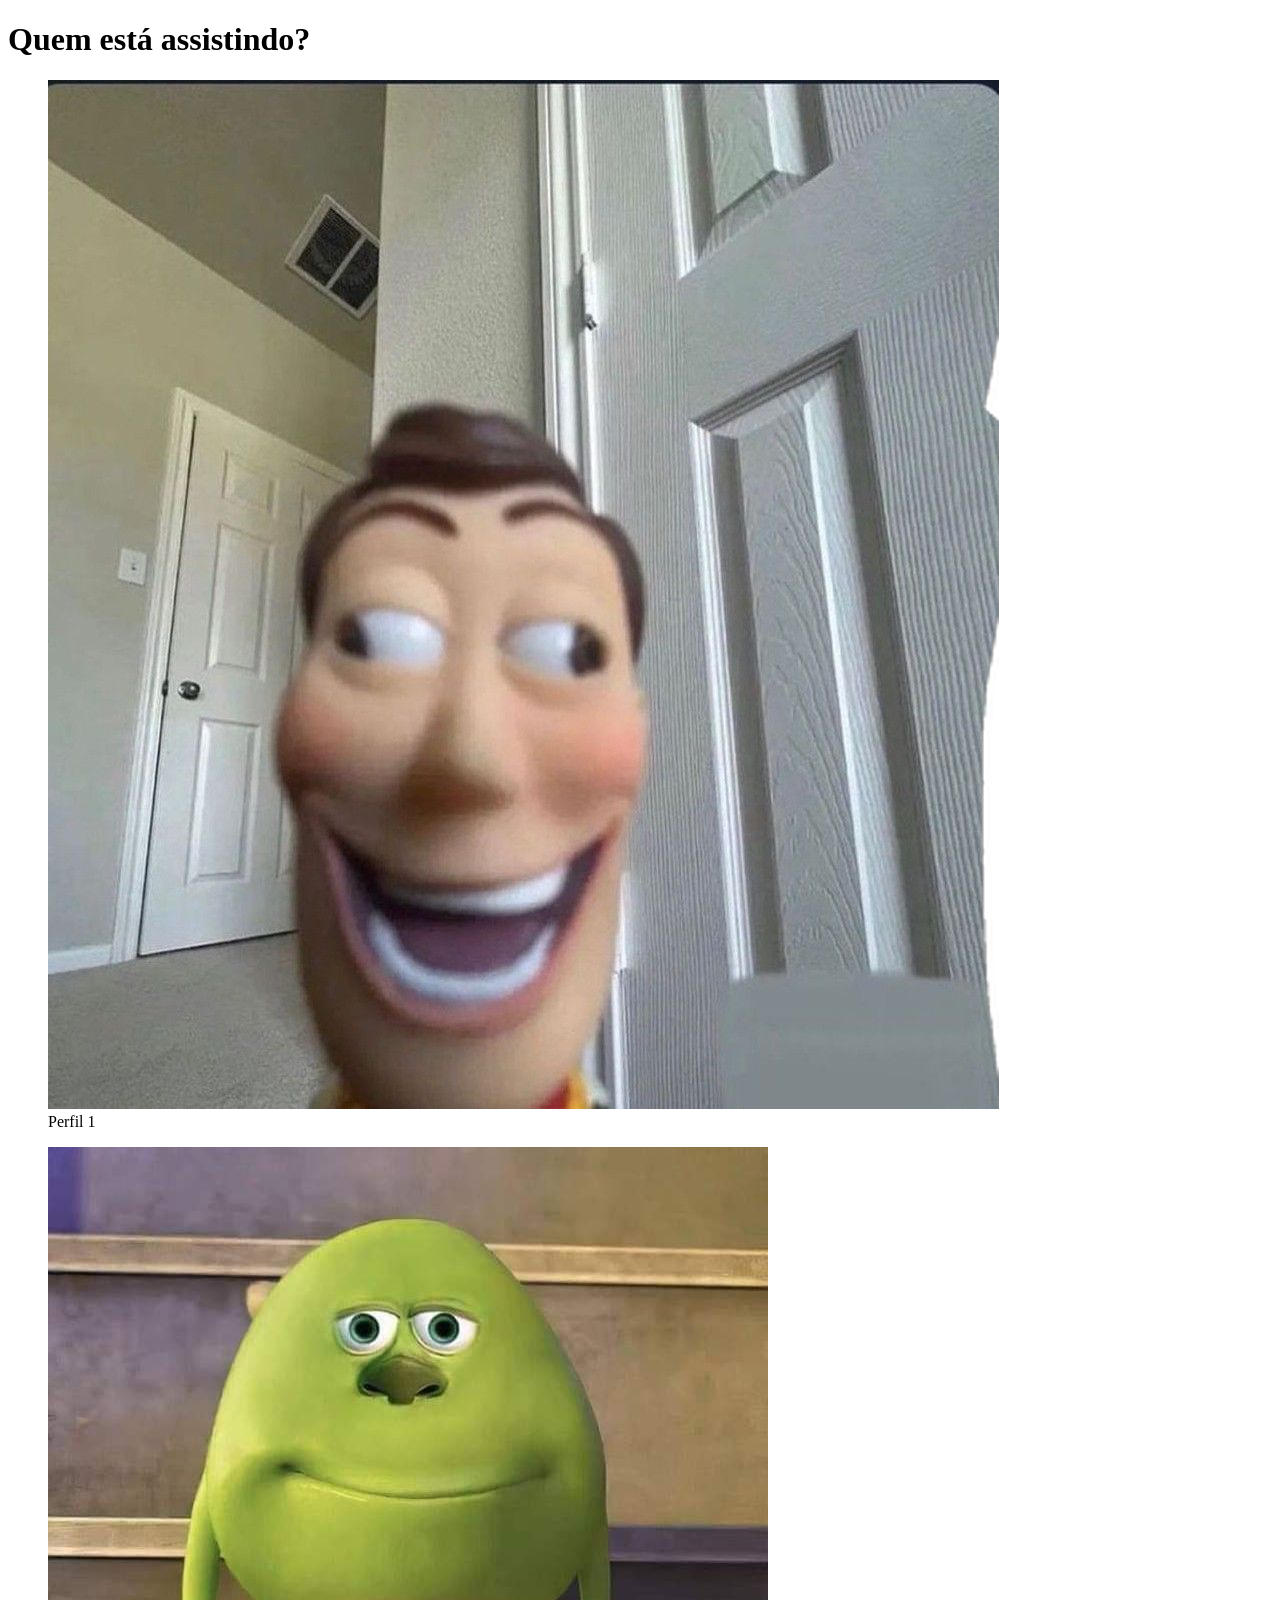
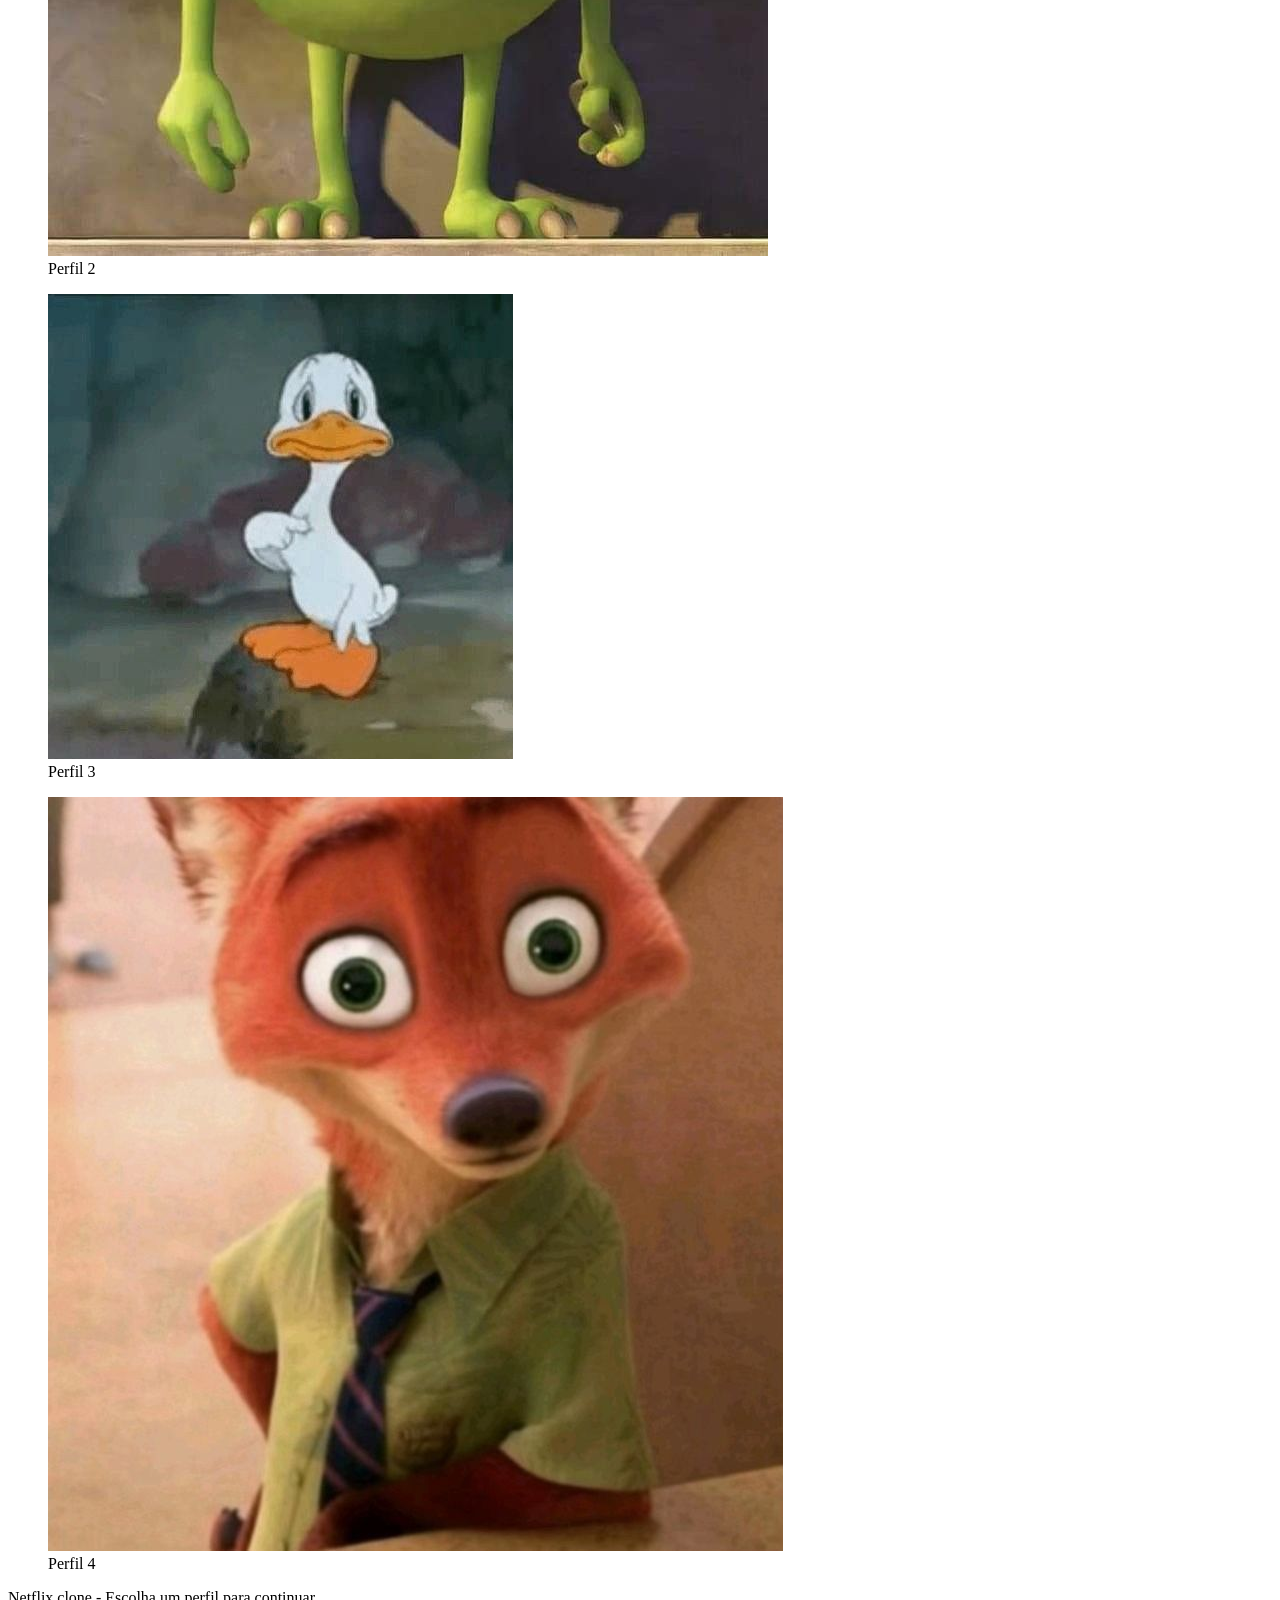
==== index.html @ 1a5d27af "Update 1" ====
<!DOCTYPE html>
<html lang="pt-br">
<head>
    <meta charset="UTF-8">
    <meta name="viewport" content="width=device-width, initial-scale=1.0">
    <title>Netflix</title>
</head>
<body>
    <main>
        <header>
            <h1>Quem está assistindo?</h1>
        </header>

        <section class="profiles" aria-label="Seleção de perfil">
            <article class="profile" role="button" tabindex="0" aria-label="Selecionar Perfil 1">
                <figure>
                    <img src="assets/perfil1.jpg" alt="Avatar do Perfil 1" />
                    <figcaption>Perfil 1</figcaption>
                </figure>
            </article>

            <article class="profile" role="button" tabindex="0" aria-label="Selecionar Perfil 2">
                <figure>
                    <img src="assets/perfil2.jpg" alt="Avatar do Perfil 2" />
                    <figcaption>Perfil 2</figcaption>
                </figure>
            </article>

            <article class="profile" role="button" tabindex="0" aria-label="Selecionar Perfil 3">
                <figure>
                    <img src="assets/perfil3.jpg" alt="Avatar do Perfil 3" />
                    <figcaption>Perfil 3</figcaption>
                </figure>
            </article>

            <article class="profile" role="button" tabindex="0" aria-label="Selecionar Perfil 4">
                <figure>
                    <img src="assets/perfil4.jpg" alt="Avatar do Perfil 4" />
                    <figcaption>Perfil 4</figcaption>
                </figure>
            </article>
        </section>

        <footer>
            <p>Netflix clone - Escolha um perfil para continuar.</p>
        </footer>
    </main>
</body>
</html>
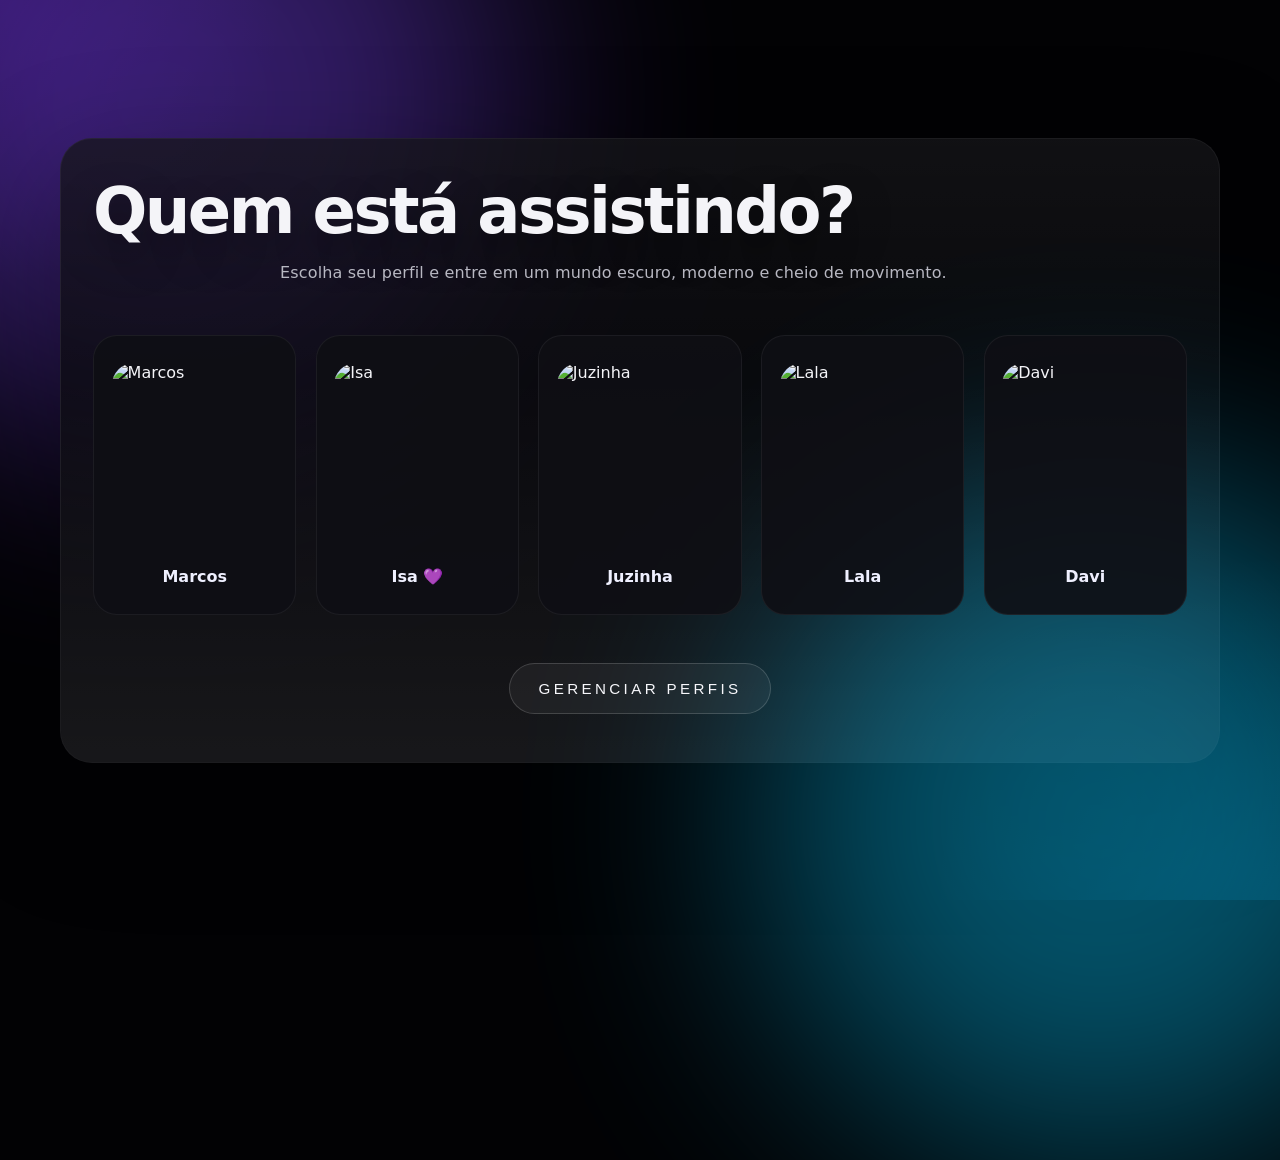
==== commit 30dfcb35: "Update 1" ====
--- a/index.html
+++ b/index.html
@@ -4,46 +4,252 @@
     <meta charset="UTF-8">
     <meta name="viewport" content="width=device-width, initial-scale=1.0">
     <title>Netflix</title>
+    <style>
+        :root {
+            color: #f4f4f8;
+            background: #020204;
+            font-family: 'Inter', system-ui, sans-serif;
+        }
+
+        * {
+            box-sizing: border-box;
+        }
+
+        html, body {
+            margin: 0;
+            min-height: 100%;
+        }
+
+        body {
+            display: grid;
+            place-items: center;
+            min-height: 100vh;
+            background: radial-gradient(circle at top left, rgba(129, 32, 255, 0.18), transparent 18%),
+                        radial-gradient(circle at bottom right, rgba(9, 182, 255, 0.14), transparent 22%),
+                        #020204;
+            overflow: hidden;
+        }
+
+        body::before,
+        body::after {
+            content: '';
+            position: absolute;
+            width: 680px;
+            height: 680px;
+            border-radius: 50%;
+            filter: blur(120px);
+            opacity: 0.4;
+            pointer-events: none;
+        }
+
+        body::before {
+            top: -240px;
+            left: -180px;
+            background: #7f45ff;
+            animation: float 18s ease-in-out infinite;
+        }
+
+        body::after {
+            bottom: -260px;
+            right: -160px;
+            background: #06c9ff;
+            animation: float 22s ease-in-out infinite reverse;
+        }
+
+        @keyframes float {
+            0%, 100% { transform: translate(0, 0); }
+            50% { transform: translate(28px, -32px); }
+        }
+
+        main {
+            position: relative;
+            width: min(1160px, 100%);
+            padding: 2.5rem 2rem 3rem;
+            background: rgba(12, 12, 16, 0.76);
+            border: 1px solid rgba(255, 255, 255, 0.08);
+            border-radius: 32px;
+            box-shadow: 0 40px 120px rgba(0, 0, 0, 0.35);
+            overflow: hidden;
+        }
+
+        main::before {
+            content: '';
+            position: absolute;
+            inset: 0;
+            background: linear-gradient(180deg, rgba(255,255,255,0.03), transparent 38%, rgba(255,255,255,0.06));
+            pointer-events: none;
+        }
+
+        header {
+            position: relative;
+            z-index: 1;
+        }
+
+        h1 {
+            margin: 0;
+            font-size: clamp(3rem, 5vw, 5rem);
+            letter-spacing: -0.04em;
+            line-height: 1;
+            text-shadow: 0 18px 40px rgba(0, 0, 0, 0.35);
+        }
+
+        .description {
+            margin: 1rem auto 0;
+            max-width: 720px;
+            color: #b8b8c2;
+            font-size: 1rem;
+            line-height: 1.75;
+            letter-spacing: 0.01em;
+        }
+
+        .profiles {
+            position: relative;
+            z-index: 1;
+            margin: 3rem auto 0;
+            display: grid;
+            grid-template-columns: repeat(5, minmax(0, 1fr));
+            gap: 1.2rem;
+        }
+
+        .profile {
+            display: grid;
+            place-items: center;
+            gap: 1rem;
+            padding: 1.1rem;
+            min-height: 280px;
+            background: rgba(15, 15, 20, 0.9);
+            border: 1px solid rgba(255, 255, 255, 0.06);
+            border-radius: 24px;
+            transition: transform 0.3s ease, border-color 0.3s ease, box-shadow 0.3s ease;
+            cursor: pointer;
+        }
+
+        .profile:hover {
+            transform: translateY(-12px);
+            border-color: rgba(32, 209, 255, 0.7);
+            box-shadow: 0 28px 80px rgba(6, 201, 255, 0.18);
+        }
+
+        .profile::before {
+            content: '';
+            position: absolute;
+            inset: 0;
+            border-radius: 24px;
+            background: linear-gradient(135deg, rgba(32, 209, 255, 0.08), rgba(126, 75, 255, 0.08));
+            opacity: 0;
+            transition: opacity 0.3s ease;
+        }
+
+        .profile:hover::before {
+            opacity: 1;
+        }
+
+        .profile img {
+            width: 100%;
+            aspect-ratio: 1 / 1;
+            border-radius: 22px;
+            object-fit: cover;
+            filter: saturate(1.05);
+        }
+
+        .profile-name {
+            font-size: 1rem;
+            font-weight: 700;
+            color: #eff0ff;
+            text-transform: capitalize;
+        }
+
+        .actions {
+            position: relative;
+            z-index: 1;
+            margin-top: 3rem;
+            display: flex;
+            justify-content: center;
+        }
+
+        .manage-button {
+            padding: 1rem 1.8rem;
+            border: 1px solid rgba(255, 255, 255, 0.16);
+            border-radius: 999px;
+            background: rgba(255, 255, 255, 0.05);
+            color: #f7f7fb;
+            font-size: 0.95rem;
+            letter-spacing: 0.22em;
+            text-transform: uppercase;
+            cursor: pointer;
+            transition: background 0.3s ease, transform 0.3s ease, border-color 0.3s ease;
+        }
+
+        .manage-button:hover {
+            background: rgba(255, 255, 255, 0.12);
+            border-color: rgba(32, 209, 255, 0.55);
+            transform: translateY(-2px);
+        }
+
+        @media (max-width: 1080px) {
+            .profiles {
+                grid-template-columns: repeat(4, minmax(0, 1fr));
+            }
+        }
+
+        @media (max-width: 850px) {
+            main {
+                padding: 2rem 1.5rem 2.5rem;
+            }
+
+            .profiles {
+                grid-template-columns: repeat(3, minmax(0, 1fr));
+            }
+        }
+
+        @media (max-width: 640px) {
+            .profiles {
+                grid-template-columns: repeat(2, minmax(0, 1fr));
+            }
+        }
+
+        @media (max-width: 520px) {
+            .profiles {
+                grid-template-columns: 1fr;
+            }
+
+            h1 {
+                font-size: 2.5rem;
+            }
+        }
+    </style>
 </head>
 <body>
     <main>
         <header>
             <h1>Quem está assistindo?</h1>
+            <p class="description">Escolha seu perfil e entre em um mundo escuro, moderno e cheio de movimento.</p>
         </header>
-
         <section class="profiles" aria-label="Seleção de perfil">
-            <article class="profile" role="button" tabindex="0" aria-label="Selecionar Perfil 1">
-                <figure>
-                    <img src="assets/perfil1.jpg" alt="Avatar do Perfil 1" />
-                    <figcaption>Perfil 1</figcaption>
-                </figure>
-            </article>
-
-            <article class="profile" role="button" tabindex="0" aria-label="Selecionar Perfil 2">
-                <figure>
-                    <img src="assets/perfil2.jpg" alt="Avatar do Perfil 2" />
-                    <figcaption>Perfil 2</figcaption>
-                </figure>
-            </article>
-
-            <article class="profile" role="button" tabindex="0" aria-label="Selecionar Perfil 3">
-                <figure>
-                    <img src="assets/perfil3.jpg" alt="Avatar do Perfil 3" />
-                    <figcaption>Perfil 3</figcaption>
-                </figure>
-            </article>
-
-            <article class="profile" role="button" tabindex="0" aria-label="Selecionar Perfil 4">
-                <figure>
-                    <img src="assets/perfil4.jpg" alt="Avatar do Perfil 4" />
-                    <figcaption>Perfil 4</figcaption>
-                </figure>
+            <article class="profile" role="button" tabindex="0" aria-label="Selecionar Marcos">
+                <img src="https://media.giphy.com/media/11sBLVxNs7v6WA/giphy.gif" alt="Marcos" />
+                <div class="profile-name">Marcos</div>
+            </article>
+            <article class="profile" role="button" tabindex="0" aria-label="Selecionar Isa">
+                <img src="https://media.giphy.com/media/3o7aCSPqXE5C0Yv0Zy/giphy.gif" alt="Isa" />
+                <div class="profile-name">Isa 💜</div>
+            </article>
+            <article class="profile" role="button" tabindex="0" aria-label="Selecionar Juzinha">
+                <img src="https://media.giphy.com/media/26AHG5KGFxSkUWw1i/giphy.gif" alt="Juzinha" />
+                <div class="profile-name">Juzinha</div>
+            </article>
+            <article class="profile" role="button" tabindex="0" aria-label="Selecionar Lala">
+                <img src="https://media.giphy.com/media/l0MYC0LajbaPoEADu/giphy.gif" alt="Lala" />
+                <div class="profile-name">Lala</div>
+            </article>
+            <article class="profile" role="button" tabindex="0" aria-label="Selecionar Davi">
+                <img src="https://media.giphy.com/media/2whBbi2Q1ImwU/giphy.gif" alt="Davi" />
+                <div class="profile-name">Davi</div>
             </article>
         </section>
-
-        <footer>
-            <p>Netflix clone - Escolha um perfil para continuar.</p>
-        </footer>
+        <div class="actions">
+            <button class="manage-button" type="button">Gerenciar perfis</button>
+        </div>
     </main>
 </body>
 </html>
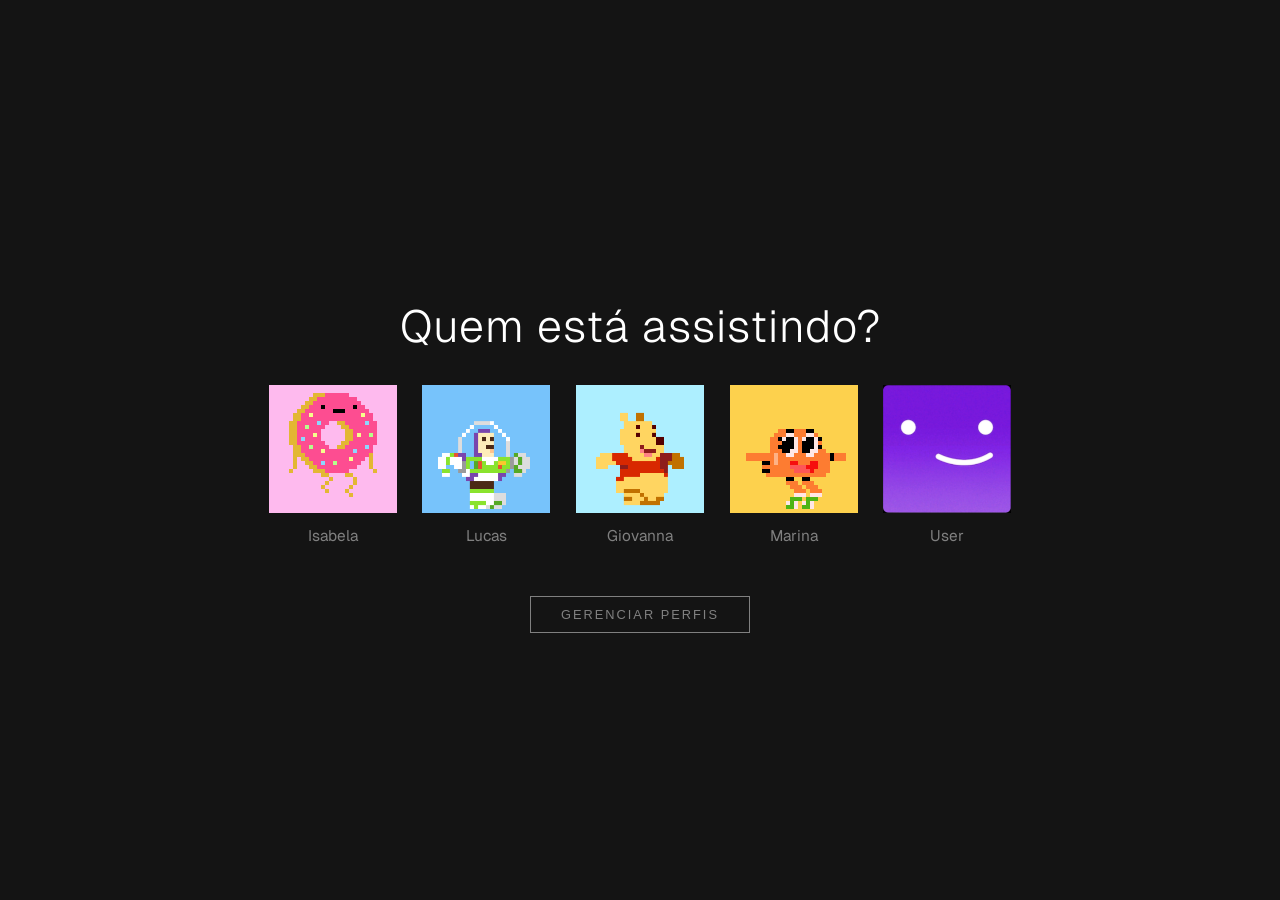
==== commit c9998f77: "Update 2" ====
--- a/index.html
+++ b/index.html
@@ -1,255 +1,96 @@
-<!DOCTYPE html>
-<html lang="pt-br">
+<!doctype html>
+<html lang="pt-BR">
+
 <head>
-    <meta charset="UTF-8">
-    <meta name="viewport" content="width=device-width, initial-scale=1.0">
+    <meta charset="utf-8">
+    <meta name="viewport" content="width=device-width,initial-scale=1">
     <title>Netflix</title>
-    <style>
-        :root {
-            color: #f4f4f8;
-            background: #020204;
-            font-family: 'Inter', system-ui, sans-serif;
-        }
+    <link href="https://fonts.googleapis.com/css2?family=Geist:wght@100..900&display=swap" rel="stylesheet">
+    <link rel="stylesheet" href="style.css">
+</head>
 
-        * {
-            box-sizing: border-box;
-        }
+<body>
+    <main class="conteudo-principal">
+        <h1>Quem está assistindo?</h1>
+        <ul class="lista-perfis">
+            <!-- perfil 1 -->
+            <li class="item-perfil">
+                <a href="catalogo/catalogo.html" class="perfil">
+                    <figure class="avatar-container">
+                        <span class="imagem-perfil-tema-isabela" aria-hidden="true">
+                            <span class="icone-avatar">
+                                <img src="assets/1.gif" alt="Perfil de Isabela" width="128" height="128">
+                            </span>
+                        </span>
+                        <figcaption class="nome-perfil">Isabela</figcaption>
+                    </figure>
+                </a>
+            </li>
 
-        html, body {
-            margin: 0;
-            min-height: 100%;
-        }
+            <!-- perfil 2 -->
+            <li class="item-perfil">
+                <a href="catalogo/catalogo.html" class="perfil">
+                    <figure class="avatar-container">
+                        <span class="imagem-perfil-tema-lucas" aria-hidden="true">
+                            <span class="icone-avatar">
+                                <img src="assets/5.gif" alt="Perfil de Lucas" width="128" height="128">
+                            </span>
+                        </span>
+                        <figcaption class="nome-perfil">Lucas</figcaption>
+                    </figure>
+                </a>
+            </li>
 
-        body {
-            display: grid;
-            place-items: center;
-            min-height: 100vh;
-            background: radial-gradient(circle at top left, rgba(129, 32, 255, 0.18), transparent 18%),
-                        radial-gradient(circle at bottom right, rgba(9, 182, 255, 0.14), transparent 22%),
-                        #020204;
-            overflow: hidden;
-        }
+            <!-- perfil 3 -->
+            <li class="item-perfil">
+                <a href="catalogo/catalogo.html" class="perfil">
+                    <figure class="avatar-container">
+                        <span class="imagem-perfil-tema-giovanna" aria-hidden="true">
+                            <span class="icone-avatar">
+                                <img src="assets/2.gif" alt="Perfil de Giovanna" width="128" height="128">
+                            </span>
+                        </span>
+                        <figcaption class="nome-perfil">Giovanna</figcaption>
+                    </figure>
+                </a>
+            </li>
 
-        body::before,
-        body::after {
-            content: '';
-            position: absolute;
-            width: 680px;
-            height: 680px;
-            border-radius: 50%;
-            filter: blur(120px);
-            opacity: 0.4;
-            pointer-events: none;
-        }
+            <!-- perfil 4 -->
+            <li class="item-perfil">
+                <a href="catalogo/catalogo.html" class="perfil">
+                    <figure class="avatar-container">
+                        <span class="imagem-perfil-tema-marina" aria-hidden="true">
+                            <span class="icone-avatar">
+                                <img src="assets/4.gif" alt="Perfil de Marina" width="128" height="128">
+                            </span>
+                        </span>
+                        <figcaption class="nome-perfil">Marina</figcaption>
+                    </figure>
+                </a>
+            </li>
 
-        body::before {
-            top: -240px;
-            left: -180px;
-            background: #7f45ff;
-            animation: float 18s ease-in-out infinite;
-        }
+            <!-- perfil 5 -->
+            <li class="item-perfil">
+                <a href="catalogo/catalogo.html" class="perfil">
+                    <figure class="avatar-container">
+                        <span class="imagem-perfil-tema-user" aria-hidden="true">
+                            <span class="icone-avatar">
+                                <img src="assets/6.jpg" alt="Perfil de User" width="128" height="128">
+                            </span>
+                        </span>
+                        <figcaption class="nome-perfil">User</figcaption>
+                    </figure>
+                </a>
+            </li>
+        </ul>
 
-        body::after {
-            bottom: -260px;
-            right: -160px;
-            background: #06c9ff;
-            animation: float 22s ease-in-out infinite reverse;
-        }
 
-        @keyframes float {
-            0%, 100% { transform: translate(0, 0); }
-            50% { transform: translate(28px, -32px); }
-        }
+        <section class="gerenciar">
+            <button type="button" class="botao-gerenciar">Gerenciar perfis</button>
+        </section>
 
-        main {
-            position: relative;
-            width: min(1160px, 100%);
-            padding: 2.5rem 2rem 3rem;
-            background: rgba(12, 12, 16, 0.76);
-            border: 1px solid rgba(255, 255, 255, 0.08);
-            border-radius: 32px;
-            box-shadow: 0 40px 120px rgba(0, 0, 0, 0.35);
-            overflow: hidden;
-        }
+    </main>
+    <script src="js/index.js"></script>
+</body>
 
-        main::before {
-            content: '';
-            position: absolute;
-            inset: 0;
-            background: linear-gradient(180deg, rgba(255,255,255,0.03), transparent 38%, rgba(255,255,255,0.06));
-            pointer-events: none;
-        }
-
-        header {
-            position: relative;
-            z-index: 1;
-        }
-
-        h1 {
-            margin: 0;
-            font-size: clamp(3rem, 5vw, 5rem);
-            letter-spacing: -0.04em;
-            line-height: 1;
-            text-shadow: 0 18px 40px rgba(0, 0, 0, 0.35);
-        }
-
-        .description {
-            margin: 1rem auto 0;
-            max-width: 720px;
-            color: #b8b8c2;
-            font-size: 1rem;
-            line-height: 1.75;
-            letter-spacing: 0.01em;
-        }
-
-        .profiles {
-            position: relative;
-            z-index: 1;
-            margin: 3rem auto 0;
-            display: grid;
-            grid-template-columns: repeat(5, minmax(0, 1fr));
-            gap: 1.2rem;
-        }
-
-        .profile {
-            display: grid;
-            place-items: center;
-            gap: 1rem;
-            padding: 1.1rem;
-            min-height: 280px;
-            background: rgba(15, 15, 20, 0.9);
-            border: 1px solid rgba(255, 255, 255, 0.06);
-            border-radius: 24px;
-            transition: transform 0.3s ease, border-color 0.3s ease, box-shadow 0.3s ease;
-            cursor: pointer;
-        }
-
-        .profile:hover {
-            transform: translateY(-12px);
-            border-color: rgba(32, 209, 255, 0.7);
-            box-shadow: 0 28px 80px rgba(6, 201, 255, 0.18);
-        }
-
-        .profile::before {
-            content: '';
-            position: absolute;
-            inset: 0;
-            border-radius: 24px;
-            background: linear-gradient(135deg, rgba(32, 209, 255, 0.08), rgba(126, 75, 255, 0.08));
-            opacity: 0;
-            transition: opacity 0.3s ease;
-        }
-
-        .profile:hover::before {
-            opacity: 1;
-        }
-
-        .profile img {
-            width: 100%;
-            aspect-ratio: 1 / 1;
-            border-radius: 22px;
-            object-fit: cover;
-            filter: saturate(1.05);
-        }
-
-        .profile-name {
-            font-size: 1rem;
-            font-weight: 700;
-            color: #eff0ff;
-            text-transform: capitalize;
-        }
-
-        .actions {
-            position: relative;
-            z-index: 1;
-            margin-top: 3rem;
-            display: flex;
-            justify-content: center;
-        }
-
-        .manage-button {
-            padding: 1rem 1.8rem;
-            border: 1px solid rgba(255, 255, 255, 0.16);
-            border-radius: 999px;
-            background: rgba(255, 255, 255, 0.05);
-            color: #f7f7fb;
-            font-size: 0.95rem;
-            letter-spacing: 0.22em;
-            text-transform: uppercase;
-            cursor: pointer;
-            transition: background 0.3s ease, transform 0.3s ease, border-color 0.3s ease;
-        }
-
-        .manage-button:hover {
-            background: rgba(255, 255, 255, 0.12);
-            border-color: rgba(32, 209, 255, 0.55);
-            transform: translateY(-2px);
-        }
-
-        @media (max-width: 1080px) {
-            .profiles {
-                grid-template-columns: repeat(4, minmax(0, 1fr));
-            }
-        }
-
-        @media (max-width: 850px) {
-            main {
-                padding: 2rem 1.5rem 2.5rem;
-            }
-
-            .profiles {
-                grid-template-columns: repeat(3, minmax(0, 1fr));
-            }
-        }
-
-        @media (max-width: 640px) {
-            .profiles {
-                grid-template-columns: repeat(2, minmax(0, 1fr));
-            }
-        }
-
-        @media (max-width: 520px) {
-            .profiles {
-                grid-template-columns: 1fr;
-            }
-
-            h1 {
-                font-size: 2.5rem;
-            }
-        }
-    </style>
-</head>
-<body>
-    <main>
-        <header>
-            <h1>Quem está assistindo?</h1>
-            <p class="description">Escolha seu perfil e entre em um mundo escuro, moderno e cheio de movimento.</p>
-        </header>
-        <section class="profiles" aria-label="Seleção de perfil">
-            <article class="profile" role="button" tabindex="0" aria-label="Selecionar Marcos">
-                <img src="https://media.giphy.com/media/11sBLVxNs7v6WA/giphy.gif" alt="Marcos" />
-                <div class="profile-name">Marcos</div>
-            </article>
-            <article class="profile" role="button" tabindex="0" aria-label="Selecionar Isa">
-                <img src="https://media.giphy.com/media/3o7aCSPqXE5C0Yv0Zy/giphy.gif" alt="Isa" />
-                <div class="profile-name">Isa 💜</div>
-            </article>
-            <article class="profile" role="button" tabindex="0" aria-label="Selecionar Juzinha">
-                <img src="https://media.giphy.com/media/26AHG5KGFxSkUWw1i/giphy.gif" alt="Juzinha" />
-                <div class="profile-name">Juzinha</div>
-            </article>
-            <article class="profile" role="button" tabindex="0" aria-label="Selecionar Lala">
-                <img src="https://media.giphy.com/media/l0MYC0LajbaPoEADu/giphy.gif" alt="Lala" />
-                <div class="profile-name">Lala</div>
-            </article>
-            <article class="profile" role="button" tabindex="0" aria-label="Selecionar Davi">
-                <img src="https://media.giphy.com/media/2whBbi2Q1ImwU/giphy.gif" alt="Davi" />
-                <div class="profile-name">Davi</div>
-            </article>
-        </section>
-        <div class="actions">
-            <button class="manage-button" type="button">Gerenciar perfis</button>
-        </div>
-    </main>
-</body>
 </html>
--- a/style.css
+++ b/style.css
@@ -0,0 +1,116 @@
+body {
+    background-color: #141414;
+    color: #fff;
+    margin: 0;
+    display: flex;
+    align-items: center;
+    justify-content: center;
+    height: 100vh;
+    font-family: 'Geist', sans-serif;
+}
+
+.conteudo-principal {
+    text-align: center;
+    width: 100%;
+    max-width: 1200px;
+    padding: 20px;
+}
+
+h1 {
+    font-size: 3.5vw;
+    font-weight: 300;
+    margin-bottom: 30px;
+    letter-spacing: 1px;
+}
+
+.lista-perfis {
+    display: flex;
+    justify-content: center;
+    flex-wrap: wrap;
+    gap: 2vw;
+    margin-bottom: 50px;
+    list-style: none;
+    padding: 0;
+}
+
+.item-perfil {
+    width: 10vw;
+    min-width: 120px;
+    max-width: 200px;
+}
+
+.perfil {
+    display: flex;
+    flex-direction: column;
+    align-items: center;
+    text-decoration: none;
+    color: inherit;
+}
+
+/* ---------- AVATAR ---------- */
+
+.avatar-container {
+    margin: 0;
+    width: 100%;
+    display: flex;
+    flex-direction: column;
+    align-items: center;
+}
+
+.icone-avatar {
+    width: 100%;
+    height: 100%;
+}
+
+.icone-avatar img {
+    width: 100%;
+    height: 100%;
+    object-fit: cover;
+    outline: 2px solid transparent;
+    /* reserva espaço */
+    transition: outline-color 0.3s;
+}
+
+/* ---------- NOME ---------- */
+
+.nome-perfil {
+    font-size: 1.2vw;
+    margin-top: 8px;
+    color: #808080;
+    font-weight: 400;
+    transition: color 0.3s;
+}
+
+/* ---------- HOVER UNIFICADO ---------- */
+
+.perfil:hover img {
+    outline-color: #fff;
+}
+
+.perfil:hover .nome-perfil {
+    color: #fff;
+}
+
+/* ---------- GERENCIAR ---------- */
+
+.gerenciar {
+    margin-top: 20px;
+}
+
+.botao-gerenciar {
+    background: transparent;
+    border: 1px solid grey;
+    color: grey;
+    padding: 10px 30px;
+    font-size: 1vw;
+    text-transform: uppercase;
+    letter-spacing: 2px;
+    cursor: pointer;
+    font-weight: 200;
+    transition: all 0.3s;
+}
+
+.botao-gerenciar:hover {
+    border-color: #e5e5e5;
+    color: #e5e5e5;
+}
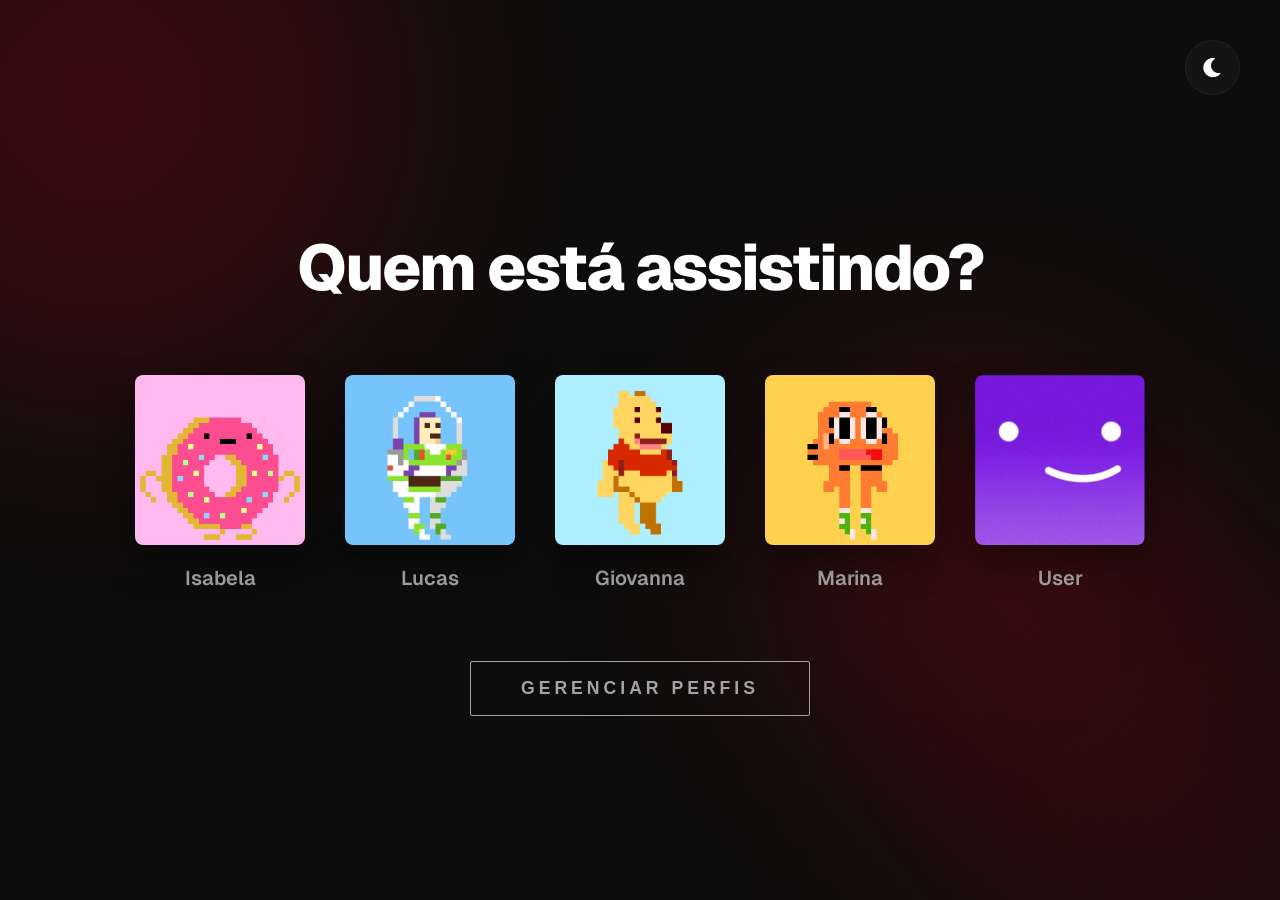
==== commit 989e981d: "Update Final" ====
--- a/index.html
+++ b/index.html
@@ -1,96 +1,132 @@
-<!doctype html>
-<html lang="pt-BR">
-
-<head>
-    <meta charset="utf-8">
-    <meta name="viewport" content="width=device-width,initial-scale=1">
-    <title>Netflix</title>
-    <link href="https://fonts.googleapis.com/css2?family=Geist:wght@100..900&display=swap" rel="stylesheet">
-    <link rel="stylesheet" href="style.css">
-</head>
-
-<body>
-    <main class="conteudo-principal">
-        <h1>Quem está assistindo?</h1>
-        <ul class="lista-perfis">
-            <!-- perfil 1 -->
-            <li class="item-perfil">
-                <a href="catalogo/catalogo.html" class="perfil">
-                    <figure class="avatar-container">
-                        <span class="imagem-perfil-tema-isabela" aria-hidden="true">
-                            <span class="icone-avatar">
-                                <img src="assets/1.gif" alt="Perfil de Isabela" width="128" height="128">
-                            </span>
-                        </span>
-                        <figcaption class="nome-perfil">Isabela</figcaption>
-                    </figure>
-                </a>
-            </li>
-
-            <!-- perfil 2 -->
-            <li class="item-perfil">
-                <a href="catalogo/catalogo.html" class="perfil">
-                    <figure class="avatar-container">
-                        <span class="imagem-perfil-tema-lucas" aria-hidden="true">
-                            <span class="icone-avatar">
-                                <img src="assets/5.gif" alt="Perfil de Lucas" width="128" height="128">
-                            </span>
-                        </span>
-                        <figcaption class="nome-perfil">Lucas</figcaption>
-                    </figure>
-                </a>
-            </li>
-
-            <!-- perfil 3 -->
-            <li class="item-perfil">
-                <a href="catalogo/catalogo.html" class="perfil">
-                    <figure class="avatar-container">
-                        <span class="imagem-perfil-tema-giovanna" aria-hidden="true">
-                            <span class="icone-avatar">
-                                <img src="assets/2.gif" alt="Perfil de Giovanna" width="128" height="128">
-                            </span>
-                        </span>
-                        <figcaption class="nome-perfil">Giovanna</figcaption>
-                    </figure>
-                </a>
-            </li>
-
-            <!-- perfil 4 -->
-            <li class="item-perfil">
-                <a href="catalogo/catalogo.html" class="perfil">
-                    <figure class="avatar-container">
-                        <span class="imagem-perfil-tema-marina" aria-hidden="true">
-                            <span class="icone-avatar">
-                                <img src="assets/4.gif" alt="Perfil de Marina" width="128" height="128">
-                            </span>
-                        </span>
-                        <figcaption class="nome-perfil">Marina</figcaption>
-                    </figure>
-                </a>
-            </li>
-
-            <!-- perfil 5 -->
-            <li class="item-perfil">
-                <a href="catalogo/catalogo.html" class="perfil">
-                    <figure class="avatar-container">
-                        <span class="imagem-perfil-tema-user" aria-hidden="true">
-                            <span class="icone-avatar">
-                                <img src="assets/6.jpg" alt="Perfil de User" width="128" height="128">
-                            </span>
-                        </span>
-                        <figcaption class="nome-perfil">User</figcaption>
-                    </figure>
-                </a>
-            </li>
-        </ul>
-
-
-        <section class="gerenciar">
-            <button type="button" class="botao-gerenciar">Gerenciar perfis</button>
-        </section>
-
-    </main>
-    <script src="js/index.js"></script>
-</body>
-
-</html>+<!doctype html>
+<html lang="pt-BR">
+
+<head>
+    <meta charset="utf-8">
+    <meta name="viewport" content="width=device-width,initial-scale=1">
+    <title>Netflix - Quem está assistindo?</title>
+    <link href="https://fonts.googleapis.com/css2?family=Geist:wght@100..900&display=swap" rel="stylesheet">
+    <link href="https://cdnjs.cloudflare.com/ajax/libs/font-awesome/6.0.0/css/all.min.css" rel="stylesheet">
+    <link rel="stylesheet" href="style.css">
+</head>
+
+<body>
+    <!-- Animated Background -->
+    <div class="mesh-bg">
+        <div class="mesh-circle c1"></div>
+        <div class="mesh-circle c2"></div>
+        <div class="mesh-circle c3"></div>
+    </div>
+
+    <!-- Theme Toggle -->
+    <button class="theme-toggle" id="theme-toggle" aria-label="Alternar tema">
+        <i class="fas fa-moon"></i>
+    </button>
+
+    <main class="conteudo-principal">
+        <h1>Quem está assistindo?</h1>
+        <ul class="lista-perfis" id="lista-perfis">
+            <!-- perfil 1 -->
+            <li class="item-perfil">
+                <a href="catalogo/catalogo.html" class="perfil" data-id="1">
+                    <figure class="avatar-container">
+                        <span class="icone-avatar">
+                            <img src="assets/1.gif" alt="Perfil de Isabela">
+                        </span>
+                        <div class="edit-overlay"><i class="fas fa-pencil"></i></div>
+                    </figure>
+                    <figcaption class="nome-perfil">Isabela</figcaption>
+                </a>
+            </li>
+
+            <!-- perfil 2 -->
+            <li class="item-perfil">
+                <a href="catalogo/catalogo.html" class="perfil" data-id="2">
+                    <figure class="avatar-container">
+                        <span class="icone-avatar">
+                            <img src="assets/5.gif" alt="Perfil de Lucas">
+                        </span>
+                        <div class="edit-overlay"><i class="fas fa-pencil"></i></div>
+                    </figure>
+                    <figcaption class="nome-perfil">Lucas</figcaption>
+                </a>
+            </li>
+
+            <!-- perfil 3 -->
+            <li class="item-perfil">
+                <a href="catalogo/catalogo.html" class="perfil" data-id="3">
+                    <figure class="avatar-container">
+                        <span class="icone-avatar">
+                            <img src="assets/2.gif" alt="Perfil de Giovanna">
+                        </span>
+                        <div class="edit-overlay"><i class="fas fa-pencil"></i></div>
+                    </figure>
+                    <figcaption class="nome-perfil">Giovanna</figcaption>
+                </a>
+            </li>
+
+            <!-- perfil 4 -->
+            <li class="item-perfil">
+                <a href="catalogo/catalogo.html" class="perfil" data-id="4">
+                    <figure class="avatar-container">
+                        <span class="icone-avatar">
+                            <img src="assets/4.gif" alt="Perfil de Marina">
+                        </span>
+                        <div class="edit-overlay"><i class="fas fa-pencil"></i></div>
+                    </figure>
+                    <figcaption class="nome-perfil">Marina</figcaption>
+                </a>
+            </li>
+
+            <!-- perfil 5 -->
+            <li class="item-perfil">
+                <a href="catalogo/catalogo.html" class="perfil" data-id="5">
+                    <figure class="avatar-container">
+                        <span class="icone-avatar">
+                            <img src="assets/6.jpg" alt="Perfil de User">
+                        </span>
+                        <div class="edit-overlay"><i class="fas fa-pencil"></i></div>
+                    </figure>
+                    <figcaption class="nome-perfil">User</figcaption>
+                </a>
+            </li>
+        </ul>
+
+        <section class="gerenciar">
+            <button type="button" class="botao-gerenciar" id="btn-gerenciar">Gerenciar perfis</button>
+        </section>
+
+    </main>
+
+    <!-- Modal Editar Perfil -->
+    <div class="modal" id="edit-modal">
+        <div class="modal-content">
+            <h2>Editar perfil</h2>
+            <div style="display: flex; gap: 30px; align-items: flex-start;">
+                <div style="position: relative;">
+                    <img src="" alt="Preview" class="edit-preview" id="edit-preview">
+                    <input type="file" id="file-input" style="display: none;" accept="image/*">
+                    <button type="button" onclick="document.getElementById('file-input').click()" 
+                            style="position: absolute; bottom: 10px; right: 10px; background: rgba(0,0,0,0.7); color: white; border: none; width: 35px; height: 35px; border-radius: 50%; cursor: pointer;">
+                        <i class="fas fa-camera"></i>
+                    </button>
+                </div>
+                <div style="flex: 1;">
+                    <div class="input-group">
+                        <label for="edit-name">Nome do Perfil:</label>
+                        <input type="text" id="edit-name" placeholder="Nome">
+                    </div>
+                    <div class="modal-actions">
+                        <button class="btn-save" id="btn-save">Salvar</button>
+                        <button class="btn-cancel" id="btn-cancel">Cancelar</button>
+                    </div>
+                </div>
+            </div>
+        </div>
+    </div>
+
+    <script src="js/theme.js"></script>
+    <script src="js/index.js"></script>
+</body>
+
+</html>
--- a/style.css
+++ b/style.css
@@ -1,116 +1,314 @@
-body {
-    background-color: #141414;
-    color: #fff;
-    margin: 0;
-    display: flex;
-    align-items: center;
-    justify-content: center;
-    height: 100vh;
-    font-family: 'Geist', sans-serif;
-}
-
-.conteudo-principal {
-    text-align: center;
-    width: 100%;
-    max-width: 1200px;
-    padding: 20px;
-}
-
-h1 {
-    font-size: 3.5vw;
-    font-weight: 300;
-    margin-bottom: 30px;
-    letter-spacing: 1px;
-}
-
-.lista-perfis {
-    display: flex;
-    justify-content: center;
-    flex-wrap: wrap;
-    gap: 2vw;
-    margin-bottom: 50px;
-    list-style: none;
-    padding: 0;
-}
-
-.item-perfil {
-    width: 10vw;
-    min-width: 120px;
-    max-width: 200px;
-}
-
-.perfil {
-    display: flex;
-    flex-direction: column;
-    align-items: center;
-    text-decoration: none;
-    color: inherit;
-}
-
-/* ---------- AVATAR ---------- */
-
-.avatar-container {
-    margin: 0;
-    width: 100%;
-    display: flex;
-    flex-direction: column;
-    align-items: center;
-}
-
-.icone-avatar {
-    width: 100%;
-    height: 100%;
-}
-
-.icone-avatar img {
-    width: 100%;
-    height: 100%;
-    object-fit: cover;
-    outline: 2px solid transparent;
-    /* reserva espaço */
-    transition: outline-color 0.3s;
-}
-
-/* ---------- NOME ---------- */
-
-.nome-perfil {
-    font-size: 1.2vw;
-    margin-top: 8px;
-    color: #808080;
-    font-weight: 400;
-    transition: color 0.3s;
-}
-
-/* ---------- HOVER UNIFICADO ---------- */
-
-.perfil:hover img {
-    outline-color: #fff;
-}
-
-.perfil:hover .nome-perfil {
-    color: #fff;
-}
-
-/* ---------- GERENCIAR ---------- */
-
-.gerenciar {
-    margin-top: 20px;
-}
-
-.botao-gerenciar {
-    background: transparent;
-    border: 1px solid grey;
-    color: grey;
-    padding: 10px 30px;
-    font-size: 1vw;
-    text-transform: uppercase;
-    letter-spacing: 2px;
-    cursor: pointer;
-    font-weight: 200;
-    transition: all 0.3s;
-}
-
-.botao-gerenciar:hover {
-    border-color: #e5e5e5;
-    color: #e5e5e5;
-}+:root {
+    --bg-color: #0d0d0d;
+    --card-bg: rgba(255, 255, 255, 0.03);
+    --text-color: #ffffff;
+    --sub-text: #a3a3a3;
+    --primary-red: #e50914;
+    --secondary-red: #8e060c;
+    --accent-glow: 0 0 30px rgba(229, 9, 20, 0.4);
+    --transition: all 0.5s cubic-bezier(0.23, 1, 0.32, 1);
+}
+
+[data-theme="light"] {
+    --bg-color: #f8f8fb;
+    --card-bg: rgba(0, 0, 0, 0.04);
+    --text-color: #121212;
+    --sub-text: #555555;
+    --primary-red: #b20710;
+    --secondary-red: #e50914;
+    --accent-glow: 0 0 20px rgba(178, 7, 16, 0.15);
+}
+
+body {
+    background-color: var(--bg-color);
+    color: var(--text-color);
+    margin: 0;
+    display: flex;
+    align-items: center;
+    justify-content: center;
+    min-height: 100vh;
+    font-family: 'Geist', 'Inter', sans-serif;
+    transition: background-color 0.8s ease;
+    overflow: hidden;
+    position: relative;
+}
+
+/* Animated Mesh Background - "Inimaginável" */
+.mesh-bg {
+    position: fixed;
+    top: 0; left: 0; width: 100%; height: 100%;
+    z-index: -1;
+    overflow: hidden;
+    pointer-events: none;
+}
+
+.mesh-circle {
+    position: absolute;
+    border-radius: 50%;
+    filter: blur(120px);
+    opacity: 0.2;
+    animation: move 20s infinite alternate ease-in-out;
+}
+
+.c1 { width: 600px; height: 600px; background: var(--primary-red); top: -200px; left: -200px; animation-duration: 25s; }
+.c2 { width: 500px; height: 500px; background: var(--secondary-red); bottom: -150px; right: -150px; animation-duration: 30s; animation-delay: -5s; }
+.c3 { width: 400px; height: 400px; background: var(--primary-red); top: 40%; left: 60%; animation-duration: 22s; animation-delay: -10s; }
+
+@keyframes move {
+    0% { transform: translate(0, 0) scale(1); }
+    100% { transform: translate(100px, 50px) scale(1.2); }
+}
+
+.conteudo-principal {
+    text-align: center;
+    width: 100%;
+    max-width: 1200px;
+    padding: 60px 20px;
+    z-index: 10;
+}
+
+h1 {
+    font-size: clamp(2.5rem, 5vw, 4rem);
+    font-weight: 800;
+    margin-bottom: 50px;
+    letter-spacing: -2px;
+    color: var(--text-color);
+    animation: slideUp 0.8s ease-out;
+}
+
+@keyframes slideUp {
+    from { opacity: 0; transform: translateY(30px); }
+    to { opacity: 1; transform: translateY(0); }
+}
+
+/* Theme Toggle Improvement */
+.theme-toggle {
+    position: fixed;
+    top: 40px;
+    right: 40px;
+    background: var(--card-bg);
+    border: 1px solid rgba(255,255,255,0.05);
+    color: var(--text-color);
+    width: 55px;
+    height: 55px;
+    border-radius: 50%;
+    cursor: pointer;
+    display: flex;
+    align-items: center;
+    justify-content: center;
+    font-size: 22px;
+    backdrop-filter: blur(15px);
+    transition: var(--transition);
+    z-index: 1000;
+}
+
+.theme-toggle:hover {
+    transform: rotate(-15deg) scale(1.15);
+    border-color: var(--primary-red);
+    box-shadow: var(--accent-glow);
+}
+
+.lista-perfis {
+    display: flex;
+    justify-content: center;
+    flex-wrap: wrap;
+    gap: 40px;
+    margin-bottom: 70px;
+    list-style: none;
+    padding: 0;
+}
+
+.item-perfil {
+    width: 170px;
+}
+
+.perfil {
+    display: flex;
+    flex-direction: column;
+    align-items: center;
+    text-decoration: none;
+    color: inherit;
+    transition: var(--transition);
+}
+
+.avatar-container {
+    margin-bottom: 20px;
+    width: 170px;
+    height: 170px;
+    border-radius: 8px;
+    overflow: hidden;
+    position: relative;
+    box-shadow: 0 15px 35px rgba(0,0,0,0.4);
+    transition: var(--transition);
+}
+
+.manage-mode .perfil {
+    cursor: pointer; /* Changed to pointer as it's now clickable to edit */
+}
+
+.icone-avatar img {
+    width: 100%;
+    height: 100%;
+    object-fit: cover;
+    transition: transform 0.8s cubic-bezier(0.19, 1, 0.22, 1);
+}
+
+.edit-overlay {
+    position: absolute;
+    top: 0; left: 0; width: 100%; height: 100%;
+    background: rgba(0,0,0,0.5);
+    display: flex;
+    align-items: center;
+    justify-content: center;
+    opacity: 0;
+    transition: opacity 0.4s;
+    pointer-events: none;
+}
+
+.edit-overlay i {
+    color: white;
+    font-size: 45px;
+    border: 2px solid white;
+    border-radius: 50%;
+    padding: 15px;
+}
+
+.manage-mode .edit-overlay { opacity: 1; }
+
+.perfil:hover .avatar-container {
+    transform: scale(1.05) translateY(-10px);
+    box-shadow: 0 0 40px var(--primary-red);
+}
+
+.perfil:hover img { transform: scale(1.15); }
+
+.nome-perfil {
+    font-size: 1.25rem;
+    color: var(--sub-text);
+    font-weight: 600;
+    transition: var(--transition);
+}
+
+.perfil:hover .nome-perfil {
+    color: var(--primary-red);
+    transform: translateY(5px);
+}
+
+.botao-gerenciar {
+    background: transparent;
+    border: 1px solid var(--sub-text);
+    color: var(--sub-text);
+    padding: 16px 50px;
+    font-size: 1.1rem;
+    text-transform: uppercase;
+    letter-spacing: 4px;
+    cursor: pointer;
+    font-weight: 700;
+    border-radius: 2px;
+    transition: var(--transition);
+}
+
+.botao-gerenciar:hover, .botao-gerenciar.active {
+    background: var(--primary-red);
+    border-color: var(--primary-red);
+    color: white;
+    box-shadow: var(--accent-glow);
+}
+
+/* Modal Chic */
+.modal {
+    position: fixed;
+    top: 0; left: 0; width: 100%; height: 100%;
+    background: rgba(0,0,0,0.85);
+    display: flex;
+    align-items: center;
+    justify-content: center;
+    z-index: 2000;
+    opacity: 0;
+    visibility: hidden;
+    transition: var(--transition);
+    backdrop-filter: blur(8px);
+}
+
+.modal.active {
+    opacity: 1;
+    visibility: visible;
+}
+
+.modal-content {
+    background: var(--bg-color);
+    padding: 50px;
+    border-radius: 12px;
+    width: 100%;
+    max-width: 500px;
+    text-align: left;
+    border: 1px solid rgba(255,255,255,0.05);
+    box-shadow: 0 25px 50px rgba(0,0,0,0.5);
+    transform: scale(0.9);
+    transition: var(--transition);
+}
+
+.modal.active .modal-content {
+    transform: scale(1);
+}
+
+.modal-content h2 {
+    font-size: 2.5vw;
+    margin-bottom: 30px;
+}
+
+.edit-preview {
+    width: 150px;
+    height: 150px;
+    border-radius: 8px;
+    margin-bottom: 30px;
+    object-fit: cover;
+    display: block;
+    box-shadow: var(--accent-glow);
+}
+
+.input-group { margin-bottom: 25px; }
+
+.input-group label {
+    display: block;
+    font-size: 14px;
+    color: var(--sub-text);
+    margin-bottom: 10px;
+}
+
+.input-group input[type="text"] {
+    width: 100%;
+    background: #444;
+    border: none;
+    padding: 15px;
+    color: white;
+    font-size: 1.1rem;
+    border-radius: 4px;
+}
+
+.modal-actions {
+    display: flex;
+    gap: 20px;
+    margin-top: 40px;
+}
+
+.btn-save {
+    background: white;
+    color: black;
+    border: none;
+    padding: 12px 30px;
+    font-weight: 700;
+    cursor: pointer;
+    flex: 1;
+    border-radius: 4px;
+}
+
+.btn-cancel {
+    background: transparent;
+    color: var(--sub-text);
+    border: 1px solid var(--sub-text);
+    padding: 12px 30px;
+    cursor: pointer;
+    flex: 1;
+    border-radius: 4px;
+}
